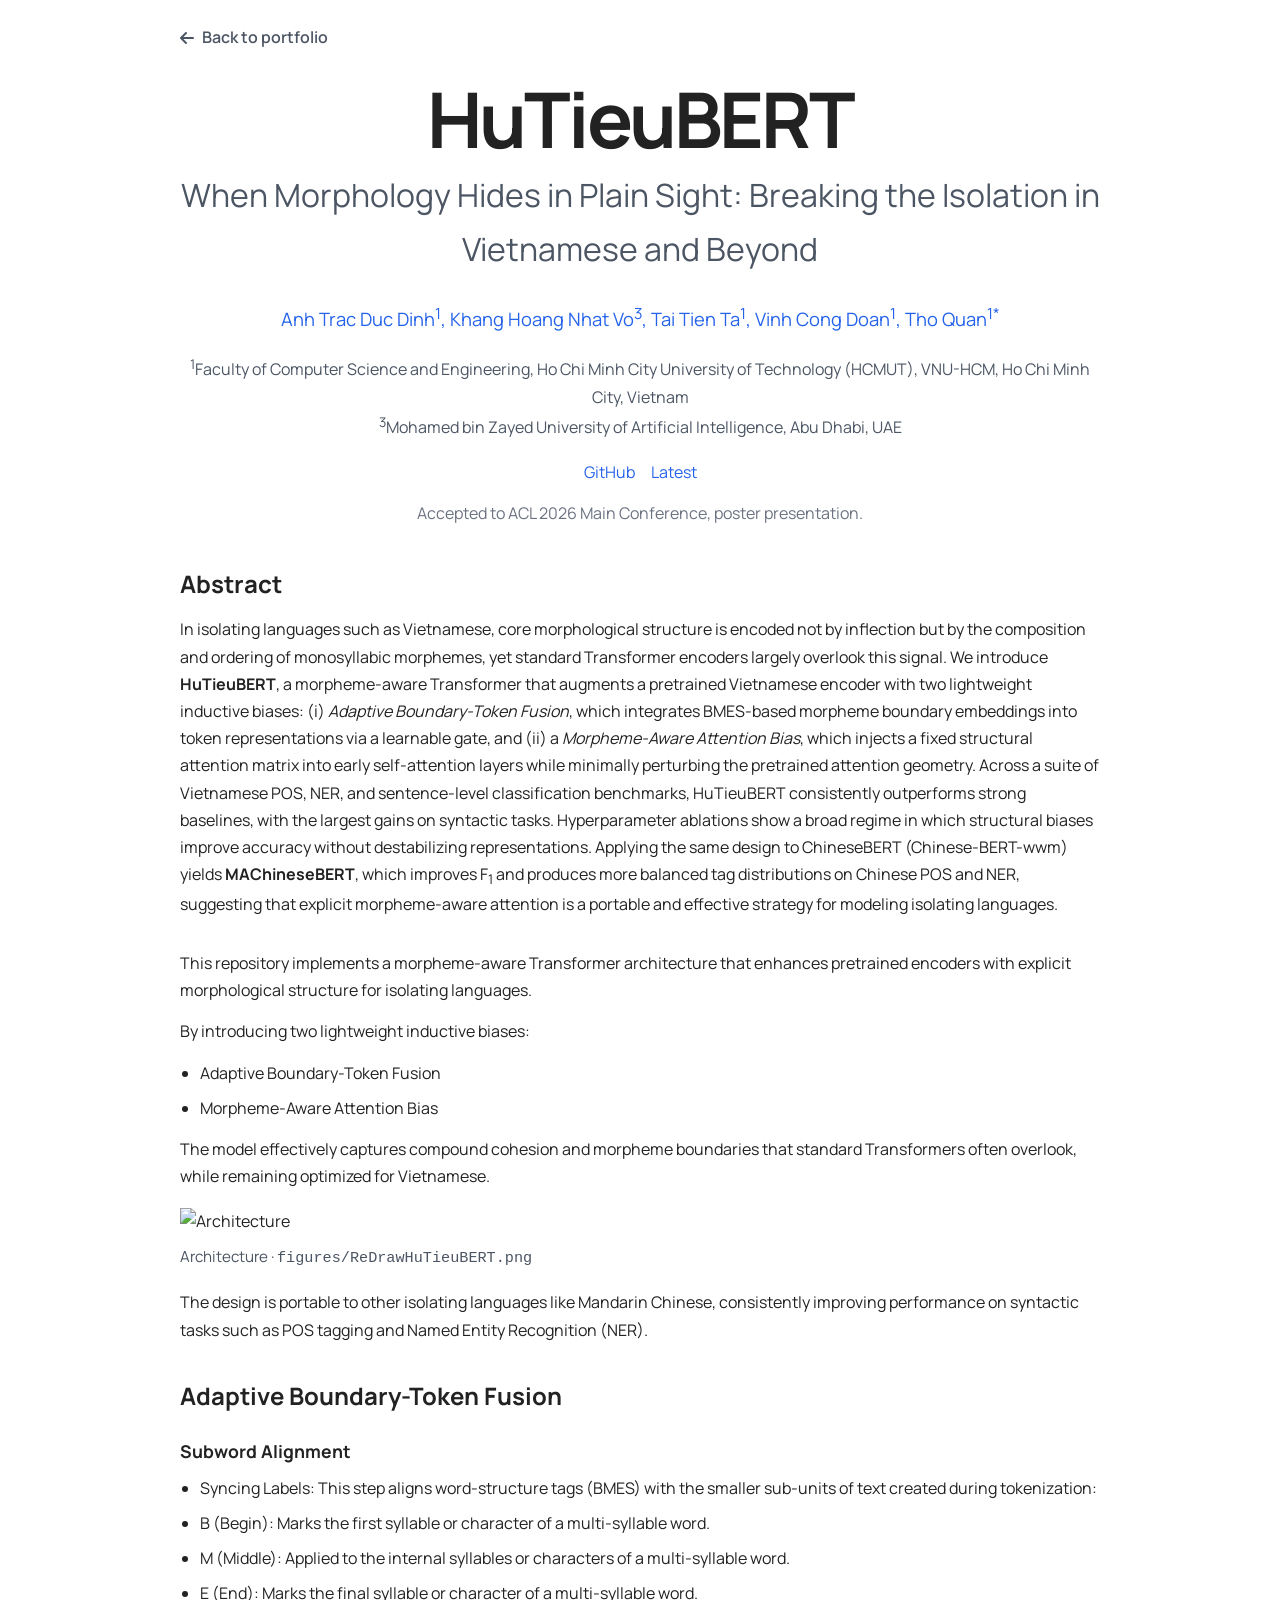
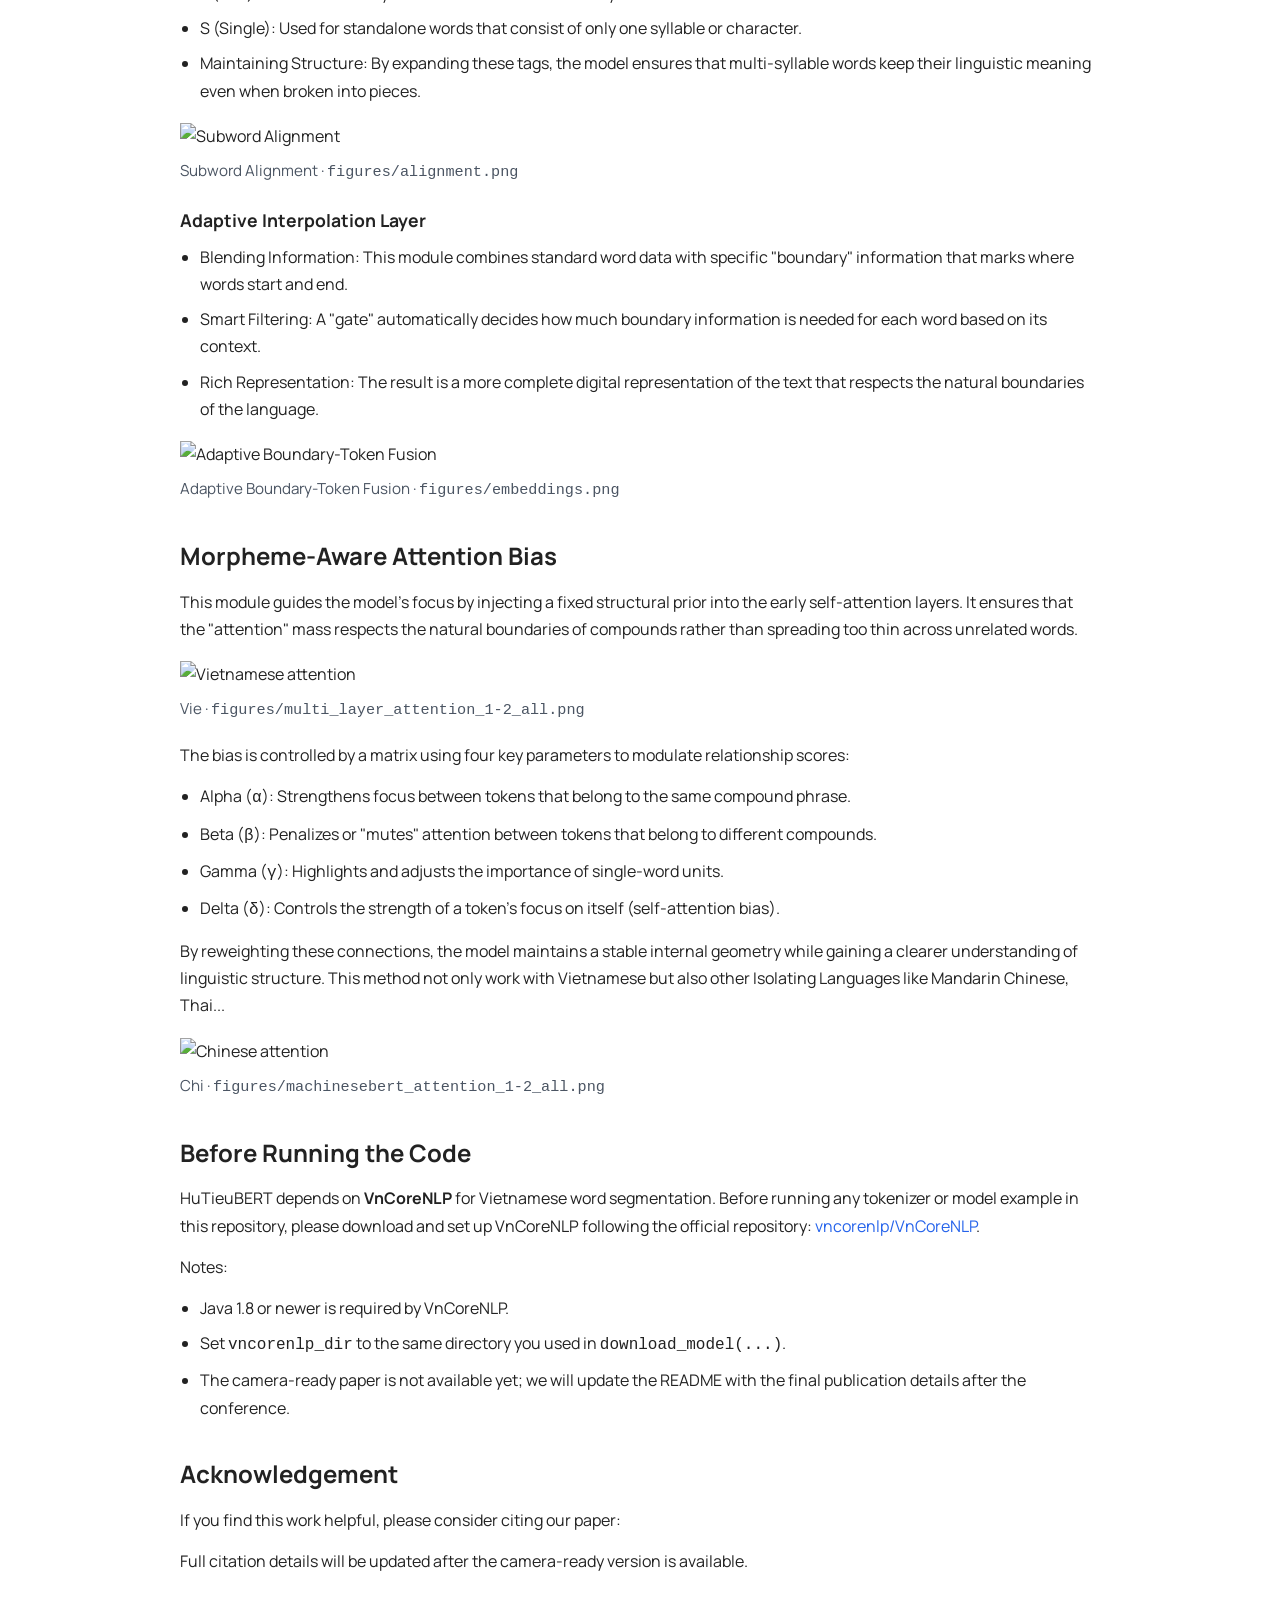
==== projects/hutieubert.html @ 2b17ecf1 "delete: styles" ====
<!DOCTYPE html>
<html lang="en">
<head>
    <meta charset="UTF-8">
    <meta name="viewport" content="width=device-width, initial-scale=1.0">
    <title>HuTieuBERT | ACL 2026 Main Conference</title>
    <meta name="description" content="HuTieuBERT: Morpheme-Aware Transformer for Vietnamese, accepted to ACL 2026 Main Conference (Poster).">
    <link rel="icon" type="image/svg+xml" href="../favicon.svg">
    <link rel="icon" type="image/x-icon" href="../favicon.ico">
    <link rel="apple-touch-icon" href="../favicon.svg">
    <link href="https://fonts.googleapis.com/css2?family=Manrope:wght@400;500;600;700;800&display=swap" rel="stylesheet">
    <link rel="stylesheet" href="https://cdnjs.cloudflare.com/ajax/libs/font-awesome/6.0.0/css/all.min.css">
    <style>
        * {
            box-sizing: border-box;
        }

        body {
            margin: 0;
            font-family: 'Manrope', sans-serif;
            color: #222;
            background: #fff;
            line-height: 1.7;
        }

        a {
            color: #2563eb;
            text-decoration: none;
        }

        a:hover {
            text-decoration: underline;
        }

        .page {
            width: min(920px, calc(100% - 32px));
            margin: 0 auto;
            padding: 24px 0 56px;
        }

        .back-link {
            display: inline-flex;
            align-items: center;
            gap: 0.5rem;
            margin-bottom: 28px;
            color: #4b5563;
            font-weight: 600;
        }

        .hero {
            text-align: center;
            margin-bottom: 36px;
        }

        .hero h1 {
            font-size: clamp(2.5rem, 7vw, 4.8rem);
            line-height: 1.05;
            letter-spacing: -0.04em;
            margin: 0 0 8px;
        }

        .hero .subtitle {
            font-size: clamp(1.2rem, 3vw, 2rem);
            color: #4b5563;
            margin: 0 0 24px;
        }

        .hero .authors {
            font-size: 1.15rem;
            color: #2563eb;
            margin: 0 0 18px;
        }

        .hero .affiliations {
            color: #4b5563;
            margin: 0 0 18px;
        }

        .hero .links {
            display: flex;
            justify-content: center;
            flex-wrap: wrap;
            gap: 16px;
            margin-bottom: 14px;
        }

        .hero .note {
            color: #6b7280;
            margin: 0;
        }

        section {
            margin-bottom: 32px;
        }

        h2 {
            font-size: 1.5rem;
            margin: 0 0 12px;
        }

        h3 {
            font-size: 1.1rem;
            margin: 20px 0 8px;
        }

        p {
            margin: 0 0 14px;
        }

        ul {
            margin: 0 0 14px 20px;
            padding: 0;
        }

        li {
            margin-bottom: 8px;
        }

        figure {
            margin: 18px 0;
        }

        figure img {
            display: block;
            width: 100%;
            height: auto;
        }

        figcaption {
            margin-top: 8px;
            color: #4b5563;
            font-size: 0.95rem;
        }

        pre {
            overflow-x: auto;
            background: #f5f5f5;
            padding: 14px;
            margin: 14px 0;
            font-size: 0.92rem;
            line-height: 1.6;
        }

        code,
        pre {
            font-family: ui-monospace, SFMono-Regular, Menlo, Monaco, Consolas, monospace;
        }
    </style>
</head>
<body>
    <div class="page">
        <a class="back-link" href="../index.html#projects">
            <i class="fas fa-arrow-left"></i>
            <span>Back to portfolio</span>
        </a>

        <header class="hero">
            <h1>HuTieuBERT</h1>
            <p class="subtitle">When Morphology Hides in Plain Sight: Breaking the Isolation in Vietnamese and Beyond</p>
            <p class="authors">Anh Trac Duc Dinh<sup>1</sup>, Khang Hoang Nhat Vo<sup>3</sup>, Tai Tien Ta<sup>1</sup>, Vinh Cong Doan<sup>1</sup>, Tho Quan<sup>1*</sup></p>
            <p class="affiliations"><sup>1</sup>Faculty of Computer Science and Engineering, Ho Chi Minh City University of Technology (HCMUT), VNU-HCM, Ho Chi Minh City, Vietnam<br><sup>3</sup>Mohamed bin Zayed University of Artificial Intelligence, Abu Dhabi, UAE</p>
            <div class="links">
                <a href="https://github.com/nhatkhangcs/HuTieuBERT" target="_blank" rel="noopener">GitHub</a>
                <a href="../index.html#latest">Latest</a>
            </div>
            <p class="note">Accepted to ACL 2026 Main Conference, poster presentation.</p>
        </header>

        <section>
            <h2>Abstract</h2>
            <p>In isolating languages such as Vietnamese, core morphological structure is encoded not by inflection but by the composition and ordering of monosyllabic morphemes, yet standard Transformer encoders largely overlook this signal. We introduce <strong>HuTieuBERT</strong>, a morpheme-aware Transformer that augments a pretrained Vietnamese encoder with two lightweight inductive biases: (i) <em>Adaptive Boundary-Token Fusion</em>, which integrates BMES-based morpheme boundary embeddings into token representations via a learnable gate, and (ii) a <em>Morpheme-Aware Attention Bias</em>, which injects a fixed structural attention matrix into early self-attention layers while minimally perturbing the pretrained attention geometry. Across a suite of Vietnamese POS, NER, and sentence-level classification benchmarks, HuTieuBERT consistently outperforms strong baselines, with the largest gains on syntactic tasks. Hyperparameter ablations show a broad regime in which structural biases improve accuracy without destabilizing representations. Applying the same design to ChineseBERT (Chinese-BERT-wwm) yields <strong>MAChineseBERT</strong>, which improves F<sub>1</sub> and produces more balanced tag distributions on Chinese POS and NER, suggesting that explicit morpheme-aware attention is a portable and effective strategy for modeling isolating languages.</p>
        </section>

        <section>
            <p>This repository implements a morpheme-aware Transformer architecture that enhances pretrained encoders with explicit morphological structure for isolating languages.</p>
            <p>By introducing two lightweight inductive biases:</p>
            <ul>
                <li>Adaptive Boundary-Token Fusion</li>
                <li>Morpheme-Aware Attention Bias</li>
            </ul>
            <p>The model effectively captures compound cohesion and morpheme boundaries that standard Transformers often overlook, while remaining optimized for Vietnamese.</p>

            <figure>
                <img src="https://raw.githubusercontent.com/nhatkhangcs/HuTieuBERT/main/figures/ReDrawHuTieuBERT.png" alt="Architecture">
                <figcaption>Architecture · <code>figures/ReDrawHuTieuBERT.png</code></figcaption>
            </figure>

            <p>The design is portable to other isolating languages like Mandarin Chinese, consistently improving performance on syntactic tasks such as POS tagging and Named Entity Recognition (NER).</p>
        </section>

        <section>
            <h2>Adaptive Boundary-Token Fusion</h2>

            <h3>Subword Alignment</h3>
            <ul>
                <li>Syncing Labels: This step aligns word-structure tags (BMES) with the smaller sub-units of text created during tokenization:</li>
                <li>B (Begin): Marks the first syllable or character of a multi-syllable word.</li>
                <li>M (Middle): Applied to the internal syllables or characters of a multi-syllable word.</li>
                <li>E (End): Marks the final syllable or character of a multi-syllable word.</li>
                <li>S (Single): Used for standalone words that consist of only one syllable or character.</li>
                <li>Maintaining Structure: By expanding these tags, the model ensures that multi-syllable words keep their linguistic meaning even when broken into pieces.</li>
            </ul>

            <figure>
                <img src="https://raw.githubusercontent.com/nhatkhangcs/HuTieuBERT/main/figures/alignment.png" alt="Subword Alignment">
                <figcaption>Subword Alignment · <code>figures/alignment.png</code></figcaption>
            </figure>

            <h3>Adaptive Interpolation Layer</h3>
            <ul>
                <li>Blending Information: This module combines standard word data with specific "boundary" information that marks where words start and end.</li>
                <li>Smart Filtering: A "gate" automatically decides how much boundary information is needed for each word based on its context.</li>
                <li>Rich Representation: The result is a more complete digital representation of the text that respects the natural boundaries of the language.</li>
            </ul>

            <figure>
                <img src="https://raw.githubusercontent.com/nhatkhangcs/HuTieuBERT/main/figures/embeddings.png" alt="Adaptive Boundary-Token Fusion">
                <figcaption>Adaptive Boundary-Token Fusion · <code>figures/embeddings.png</code></figcaption>
            </figure>
        </section>

        <section>
            <h2>Morpheme-Aware Attention Bias</h2>
            <p>This module guides the model's focus by injecting a fixed structural prior into the early self-attention layers. It ensures that the "attention" mass respects the natural boundaries of compounds rather than spreading too thin across unrelated words.</p>

            <figure>
                <img src="https://raw.githubusercontent.com/nhatkhangcs/HuTieuBERT/main/figures/multi_layer_attention_1-2_all.png" alt="Vietnamese attention">
                <figcaption>Vie · <code>figures/multi_layer_attention_1-2_all.png</code></figcaption>
            </figure>

            <p>The bias is controlled by a matrix using four key parameters to modulate relationship scores:</p>
            <ul>
                <li>Alpha (<code>α</code>): Strengthens focus between tokens that belong to the same compound phrase.</li>
                <li>Beta (<code>β</code>): Penalizes or "mutes" attention between tokens that belong to different compounds.</li>
                <li>Gamma (<code>γ</code>): Highlights and adjusts the importance of single-word units.</li>
                <li>Delta (<code>δ</code>): Controls the strength of a token's focus on itself (self-attention bias).</li>
            </ul>

            <p>By reweighting these connections, the model maintains a stable internal geometry while gaining a clearer understanding of linguistic structure. This method not only work with Vietnamese but also other Isolating Languages like Mandarin Chinese, Thai...</p>

            <figure>
                <img src="https://raw.githubusercontent.com/nhatkhangcs/HuTieuBERT/main/figures/machinesebert_attention_1-2_all.png" alt="Chinese attention">
                <figcaption>Chi · <code>figures/machinesebert_attention_1-2_all.png</code></figcaption>
            </figure>
        </section>

        <section>
            <h2>Before Running the Code</h2>
            <p>HuTieuBERT depends on <strong>VnCoreNLP</strong> for Vietnamese word segmentation. Before running any tokenizer or model example in this repository, please download and set up VnCoreNLP following the official repository: <a href="https://github.com/vncorenlp/VnCoreNLP" target="_blank" rel="noopener">vncorenlp/VnCoreNLP</a>.</p>
            <p>Notes:</p>
            <ul>
                <li>Java 1.8 or newer is required by VnCoreNLP.</li>
                <li>Set <code>vncorenlp_dir</code> to the same directory you used in <code>download_model(...)</code>.</li>
                <li>The camera-ready paper is not available yet; we will update the README with the final publication details after the conference.</li>
            </ul>
        </section>

        <section>
            <h2>Acknowledgement</h2>
            <p>If you find this work helpful, please consider citing our paper:</p>
            <p>Full citation details will be updated after the camera-ready version is available.</p>
        </section>
    </div>
</body>
</html>
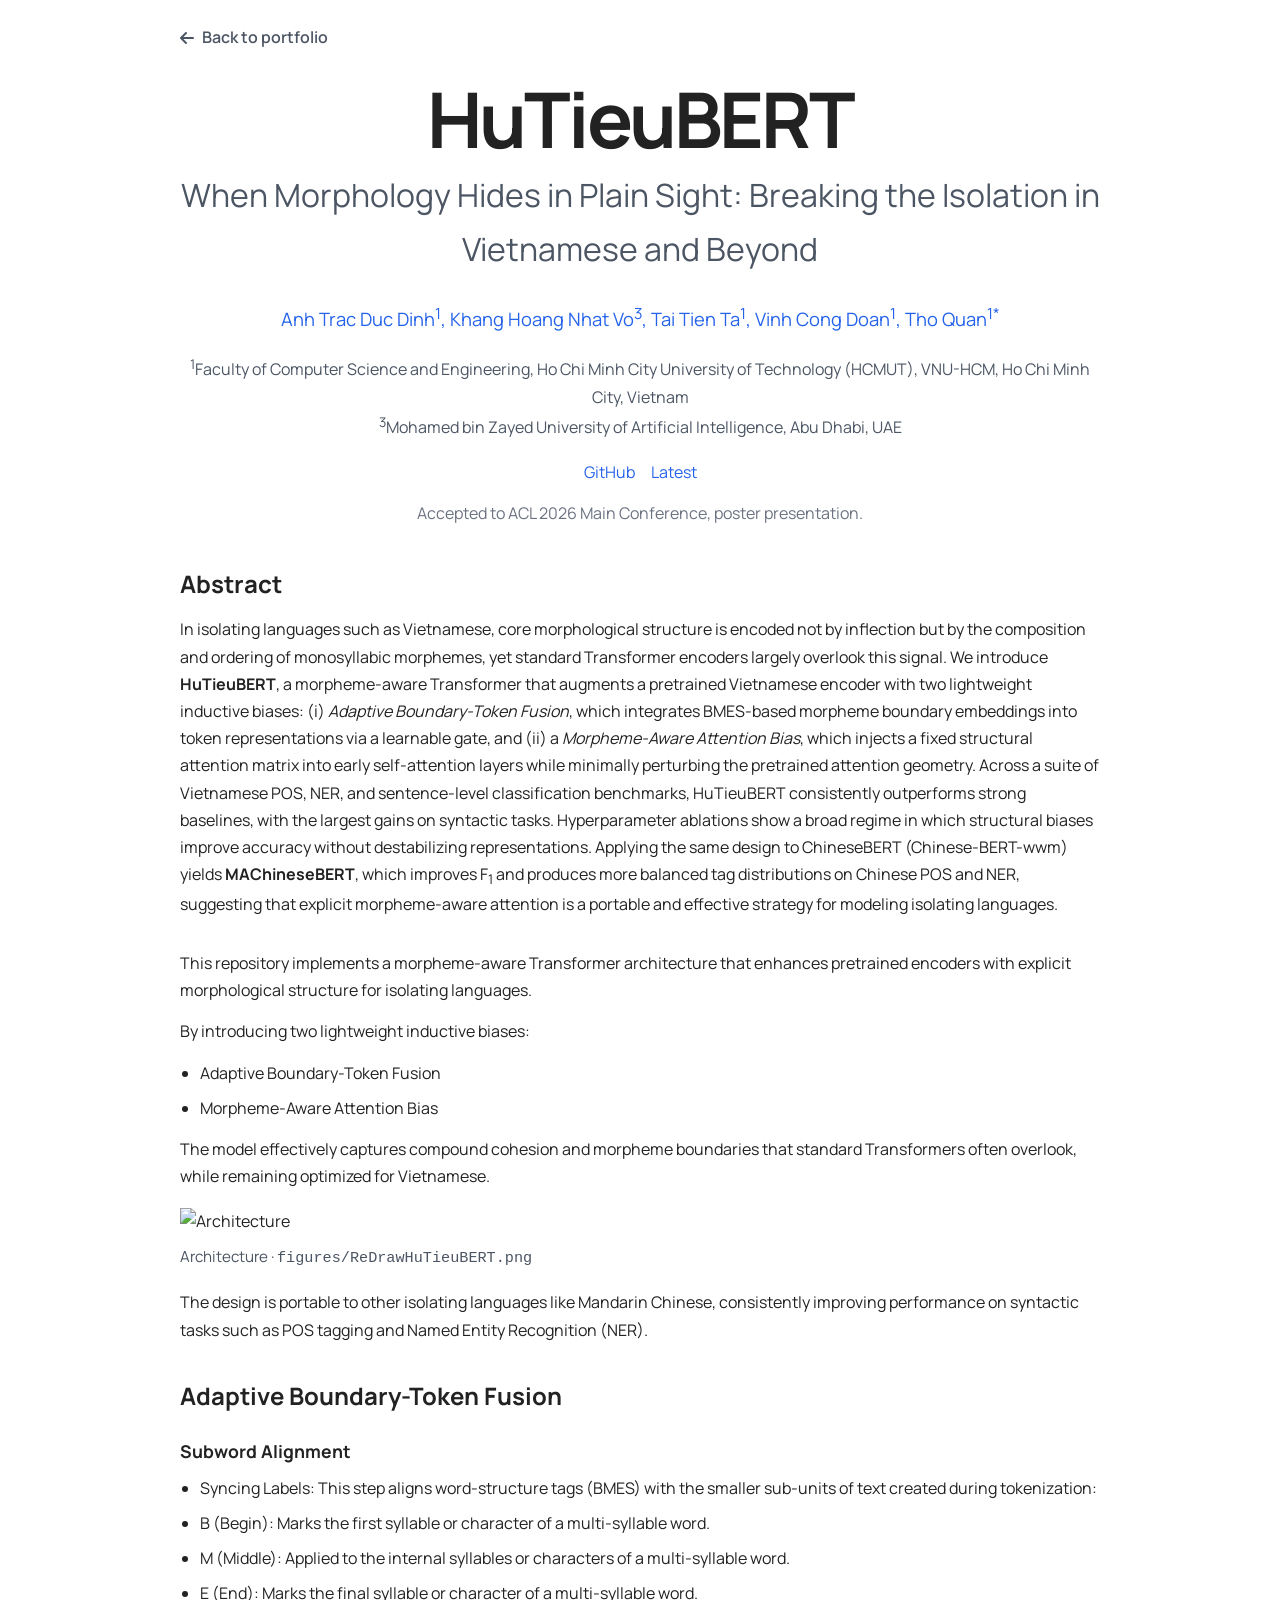
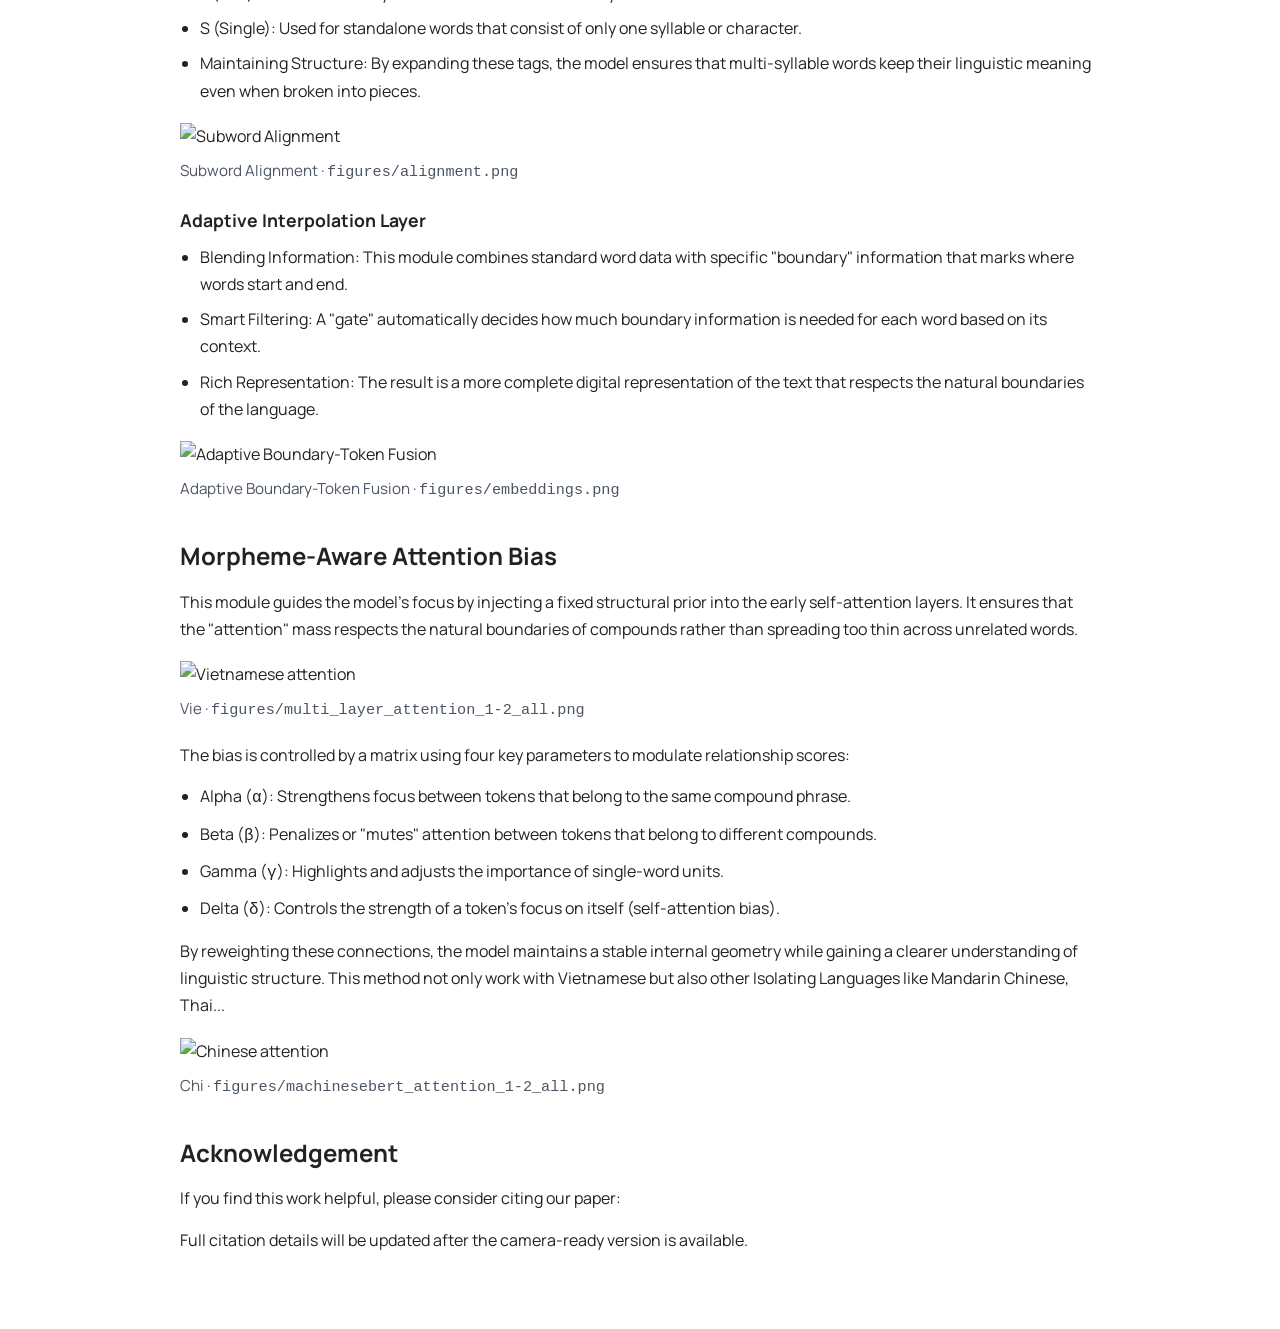
==== commit fa2695c3: "minors" ====
--- a/projects/hutieubert.html
+++ b/projects/hutieubert.html
@@ -245,17 +245,6 @@
         </section>
 
         <section>
-            <h2>Before Running the Code</h2>
-            <p>HuTieuBERT depends on <strong>VnCoreNLP</strong> for Vietnamese word segmentation. Before running any tokenizer or model example in this repository, please download and set up VnCoreNLP following the official repository: <a href="https://github.com/vncorenlp/VnCoreNLP" target="_blank" rel="noopener">vncorenlp/VnCoreNLP</a>.</p>
-            <p>Notes:</p>
-            <ul>
-                <li>Java 1.8 or newer is required by VnCoreNLP.</li>
-                <li>Set <code>vncorenlp_dir</code> to the same directory you used in <code>download_model(...)</code>.</li>
-                <li>The camera-ready paper is not available yet; we will update the README with the final publication details after the conference.</li>
-            </ul>
-        </section>
-
-        <section>
             <h2>Acknowledgement</h2>
             <p>If you find this work helpful, please consider citing our paper:</p>
             <p>Full citation details will be updated after the camera-ready version is available.</p>
